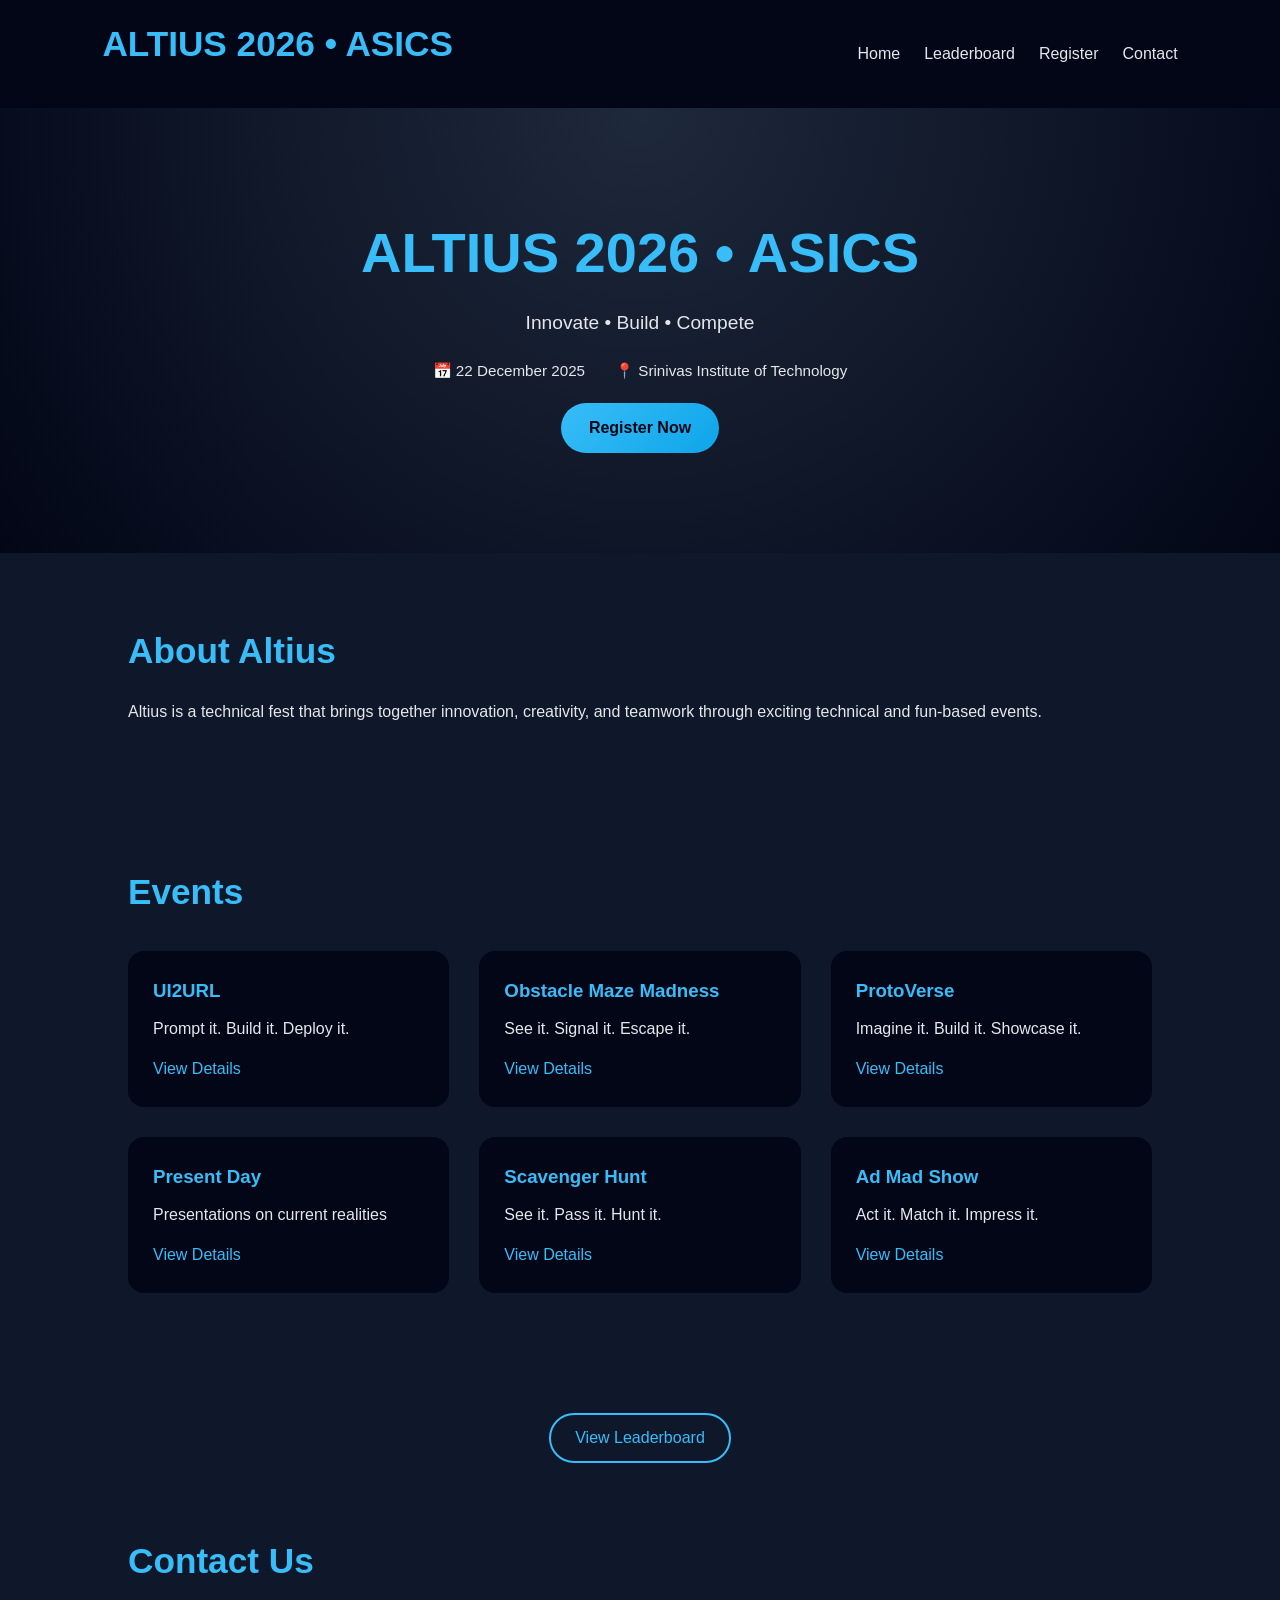
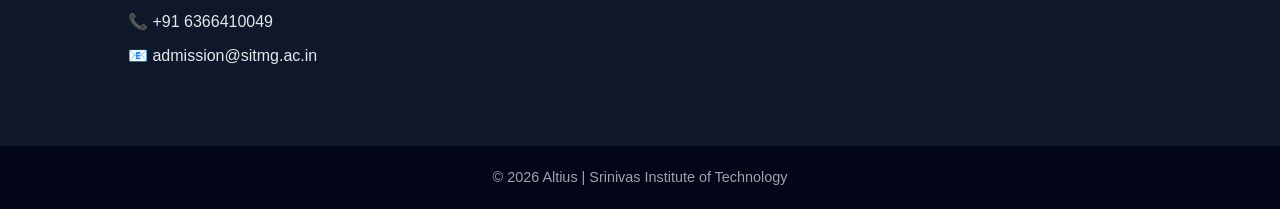
==== index.html @ 6bafad50 "Initial Altius website commit" ====
<!DOCTYPE html>
<html lang="en">
<head>
  <meta charset="UTF-8" />
  <meta name="viewport" content="width=device-width, initial-scale=1.0" />
  <title>Altius 2026 | Srinivas Institute of Technology</title>

  <!-- CSS -->
  <link rel="stylesheet" href="css/style.css" />
</head>
<body>

  <!-- ================= HEADER / NAVBAR ================= -->
  <header class="navbar">
    <div class="logo">
      <h2>ALTIUS 2026 • ASICS</h2>
    </div>
    <nav>
      <ul>
        <li><a href="index.html">Home</a></li>
        <li><a href="leaderboard.html">Leaderboard</a></li>
        <li><a href="register.html">Register</a></li>
        <li><a href="#contact">Contact</a></li>
      </ul>
    </nav>
  </header>

  <!-- ================= HERO SECTION ================= -->
  <section class="hero">
    <h1>ALTIUS 2026 • ASICS</h1>
    <p>Innovate • Build • Compete</p>

    <div class="hero-info">
      <span>📅 22 December 2025</span>
      <span>📍 Srinivas Institute of Technology</span>
    </div>

    <a href="register.html" class="btn-primary">Register Now</a>
  </section>

  <!-- ================= ABOUT SECTION ================= -->
  <section class="about reveal-left">
    <h2>About Altius</h2>
        <p>
            Altius is a technical fest that brings together innovation, creativity,
            and teamwork through exciting technical and fun-based events.
        </p>
  </section>


  <!-- ================= EVENTS PREVIEW ================= -->
  <section class="events-preview reveal-left" id="events">
    <h2>Events</h2>
    <div class="event-cards">
        <div class="event-card reveal-right">
        <h3>UI2URL</h3>
        <p>Prompt it. Build it. Deploy it.</p>
        <a href="events/ui2url.html">View Details</a>
        </div>

        <div class="event-card reveal-right">
        <h3>Obstacle Maze Madness</h3>
        <p>See it. Signal it. Escape it.</p>
        <a href="events/obstacle-maze.html">View Details</a>
        </div>

        <div class="event-card reveal-right">
        <h3>ProtoVerse</h3>
        <p>Imagine it. Build it. Showcase it.</p>
        <a href="events/protoverse.html">View Details</a>
        </div>

        <div class="event-card reveal-right">
        <h3>Present Day</h3>
        <p>Presentations on current realities</p>
        <a href="events/present-day.html">View Details</a>
        </div>

        <div class="event-card reveal-right">
          <h3>Scavenger Hunt</h3>
          <p>See it. Pass it. Hunt it.</p>
          <a href="events/scavenger-hunt.html">View Details</a>
        </div>

        <div class="event-card reveal-right">
        <h3>Ad Mad Show</h3>
        <p>Act it. Match it. Impress it.</p>
        <a href="events/ad-mad-show.html">View Details</a>
      </div>
    </div>
  </section>

  <div style="text-align:center; margin-top: 30px;" class="reveal-left">
    <a href="leaderboard.html" class="btn-secondary">
      View Leaderboard
    </a>
  </div>


  <!-- ================= CONTACT SECTION ================= -->
  <section class="contact" id="contact">
    <h2>Contact Us</h2>
    <p>📞 +91 6366410049</p>
    <p>📧 admission@sitmg.ac.in</p>
  </section>

  <!-- ================= FOOTER ================= -->
  <footer class="footer">
    <p>© 2026 Altius | Srinivas Institute of Technology</p>
  </footer>

</body>

<script src="js/scroll.js"></script>

</html>
---- css/style.css ----
/* ================= RESET ================= */
* {
  margin: 0;
  padding: 0;
  box-sizing: border-box;
  font-family: 'Segoe UI', sans-serif;
}

body {
  background: #0f172a;   /* dark blue */
  color: #e5e7eb;
  line-height: 1.6;
}

/* ================= NAVBAR ================= */
.navbar {
  display: flex;
  justify-content: space-between;
  align-items: center;
  padding: 16px 8%;
  background: #020617;
}

.navbar h2 {
  color: #38bdf8;
}

.navbar ul {
  list-style: none;
  display: flex;
  gap: 24px;
}

.navbar a {
  text-decoration: none;
  color: #e5e7eb;
  font-weight: 500;
}

.navbar a:hover {
  color: #38bdf8;
}

/* ================= BUTTONS ================= */
.btn-primary {
  display: inline-block;
  margin-top: 20px;
  padding: 12px 28px;
  background: linear-gradient(135deg, #38bdf8, #0ea5e9);
  color: #020617;
  border-radius: 30px;
  text-decoration: none;
  font-weight: bold;
}

.btn-primary:hover {
  opacity: 0.85;
}

.btn-secondary {
  display: inline-block;
  margin-top: 20px;
  padding: 10px 24px;
  border: 2px solid #38bdf8;
  border-radius: 30px;
  color: #38bdf8;
  text-decoration: none;
}

/* ================= HERO ================= */
.hero {
  text-align: center;
  padding: 100px 10%;
  background: radial-gradient(circle at top, #1e293b, #020617);
}

.hero h1 {
  font-size: 3.5rem;
  color: #38bdf8;
}

.hero p {
  font-size: 1.2rem;
  margin-top: 10px;
}

.hero-info {
  margin-top: 20px;
  display: flex;
  justify-content: center;
  gap: 30px;
  font-size: 0.95rem;
}

/* ================= SECTIONS ================= */
section {
  padding: 70px 10%;
}

h2 {
  font-size: 2.2rem;
  margin-bottom: 20px;
  color: #38bdf8;
}

/* ================= EVENTS PREVIEW ================= */
.event-cards {
  display: grid;
  grid-template-columns: repeat(auto-fit, minmax(250px, 1fr));
  gap: 30px;
  margin-top: 30px;
}

.event-card {
  background: #020617;
  padding: 25px;
  border-radius: 16px;
  transition: transform 0.3s;
}

.event-card:hover {
  transform: translateY(-8px);
}

.event-card h3 {
  color: #38bdf8;
  margin-bottom: 10px;
}

.event-card a {
  display: inline-block;
  margin-top: 15px;
  color: #38bdf8;
  text-decoration: none;
}

/* ================= EVENT PAGE ================= */
.event-hero {
  text-align: center;
  padding: 80px 10%;
  background: linear-gradient(135deg, #020617, #1e293b);
}

.event-hero h1 {
  font-size: 3rem;
  color: #38bdf8;
}

.tagline {
  margin-top: 10px;
  font-size: 1.1rem;
}

.event-details {
  max-width: 900px;
  margin: auto;
}

.event-poster img {
  width: 100%;
  border-radius: 16px;
  margin-bottom: 40px;
}

.event-section {
  margin-bottom: 40px;
}

.event-info p {
  margin: 8px 0;
}

/* ================= CONTACT ================= */
.contact p {
  margin: 8px 0;
}

/* ================= FOOTER ================= */
.footer {
  text-align: center;
  padding: 20px;
  background: #020617;
  font-size: 0.9rem;
  color: #9ca3af;
}

/* ================= RESPONSIVE ================= */
@media (max-width: 768px) {
  .navbar {
    flex-direction: column;
    gap: 10px;
  }

  .hero h1 {
    font-size: 2.5rem;
  }

  h2 {
    font-size: 1.8rem;
  }
}
html {
  scroll-behavior: smooth;
}

/* ================= SCROLL ANIMATION ================= */
.reveal {
  opacity: 0;
  transform: translateY(40px);
  transition: all 0.8s ease;
}

.reveal.active {
  opacity: 1;
  transform: translateY(0);
}

/* ================= SCROLL ANIMATION (LEFT / RIGHT) ================= */
.reveal-left,
.reveal-right {
  opacity: 0;
  transition: all 0.9s ease;
}

.reveal-left {
  transform: translateX(-60px);
}

.reveal-right {
  transform: translateX(60px);
}

.reveal-left.active,
.reveal-right.active {
  opacity: 1;
  transform: translateX(0);
}

/* ================= LEADERBOARD ================= */
.leaderboard-table {
  margin-top: 30px;
  background: #020617;
  border-radius: 16px;
  overflow: hidden;
}

.leaderboard-row {
  display: grid;
  grid-template-columns: 1fr 3fr 2fr;
  padding: 14px 20px;
  border-bottom: 1px solid #1e293b;
}

.leaderboard-row.header {
  background: #020617;
  font-weight: bold;
  color: #38bdf8;
}

.leaderboard-row:last-child {
  border-bottom: none;
}

/* ================= WINNERS ================= */
.winners-grid {
  display: grid;
  grid-template-columns: repeat(auto-fit, minmax(220px, 1fr));
  gap: 30px;
  max-width: 900px;
  margin: auto;
}

.winner-card {
  background: #020617;
  padding: 20px;
  border-radius: 18px;
  text-align: center;
}

.winner-card img {
  width: 100%;
  border-radius: 14px;
  margin: 15px 0;
}

.winner-card.first {
  border: 2px solid gold;
}

.winner-card.second {
  border: 2px solid silver;
}

.winner-card.third {
  border: 2px solid #cd7f32;
}

/* ===== LEADERBOARD HIGHLIGHTS ===== */
.leaderboard-row.gold {
  border-left: 5px solid gold;
}

.leaderboard-row.silver {
  border-left: 5px solid silver;
}

.leaderboard-row.bronze {
  border-left: 5px solid #cd7f32;
}

.leaderboard-row span:last-child {
  font-weight: bold;
  color: #38bdf8;
}

/* ===== LOCK MESSAGE ===== */
.leaderboard-locked {
  padding: 20px;
  text-align: center;
  color: #9ca3af;
  font-style: italic;
}
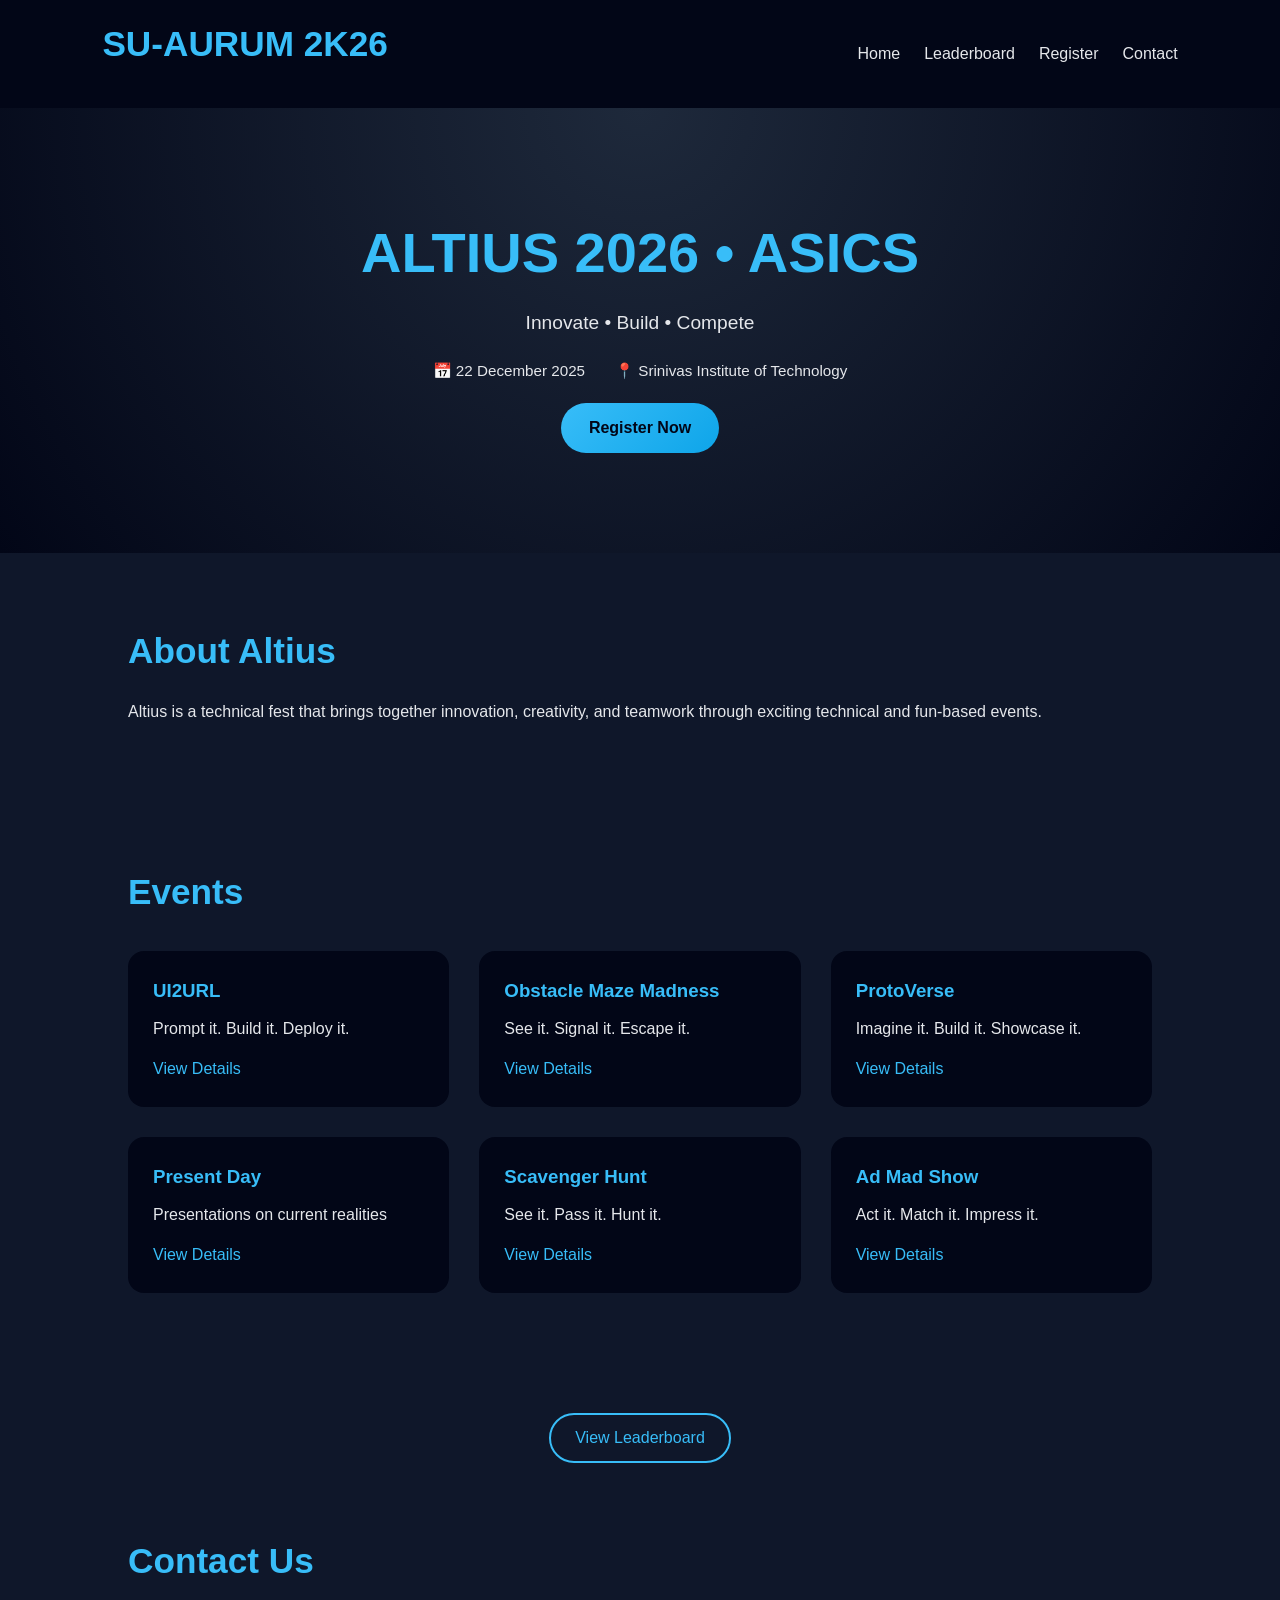
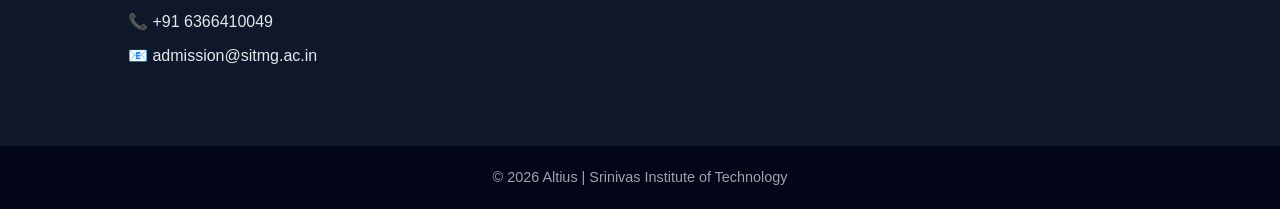
==== commit 1349cec8: "updated index and leaderboard data" ====
--- a/index.html
+++ b/index.html
@@ -3,7 +3,7 @@
 <head>
   <meta charset="UTF-8" />
   <meta name="viewport" content="width=device-width, initial-scale=1.0" />
-  <title>Altius 2026 | Srinivas Institute of Technology</title>
+  <title>SU-AURUM 2026 | Srinivas Institute of Technology</title>
 
   <!-- CSS -->
   <link rel="stylesheet" href="css/style.css" />
@@ -13,7 +13,7 @@
   <!-- ================= HEADER / NAVBAR ================= -->
   <header class="navbar">
     <div class="logo">
-      <h2>ALTIUS 2026 • ASICS</h2>
+      <h2>SU-AURUM 2K26</h2>
     </div>
     <nav>
       <ul>
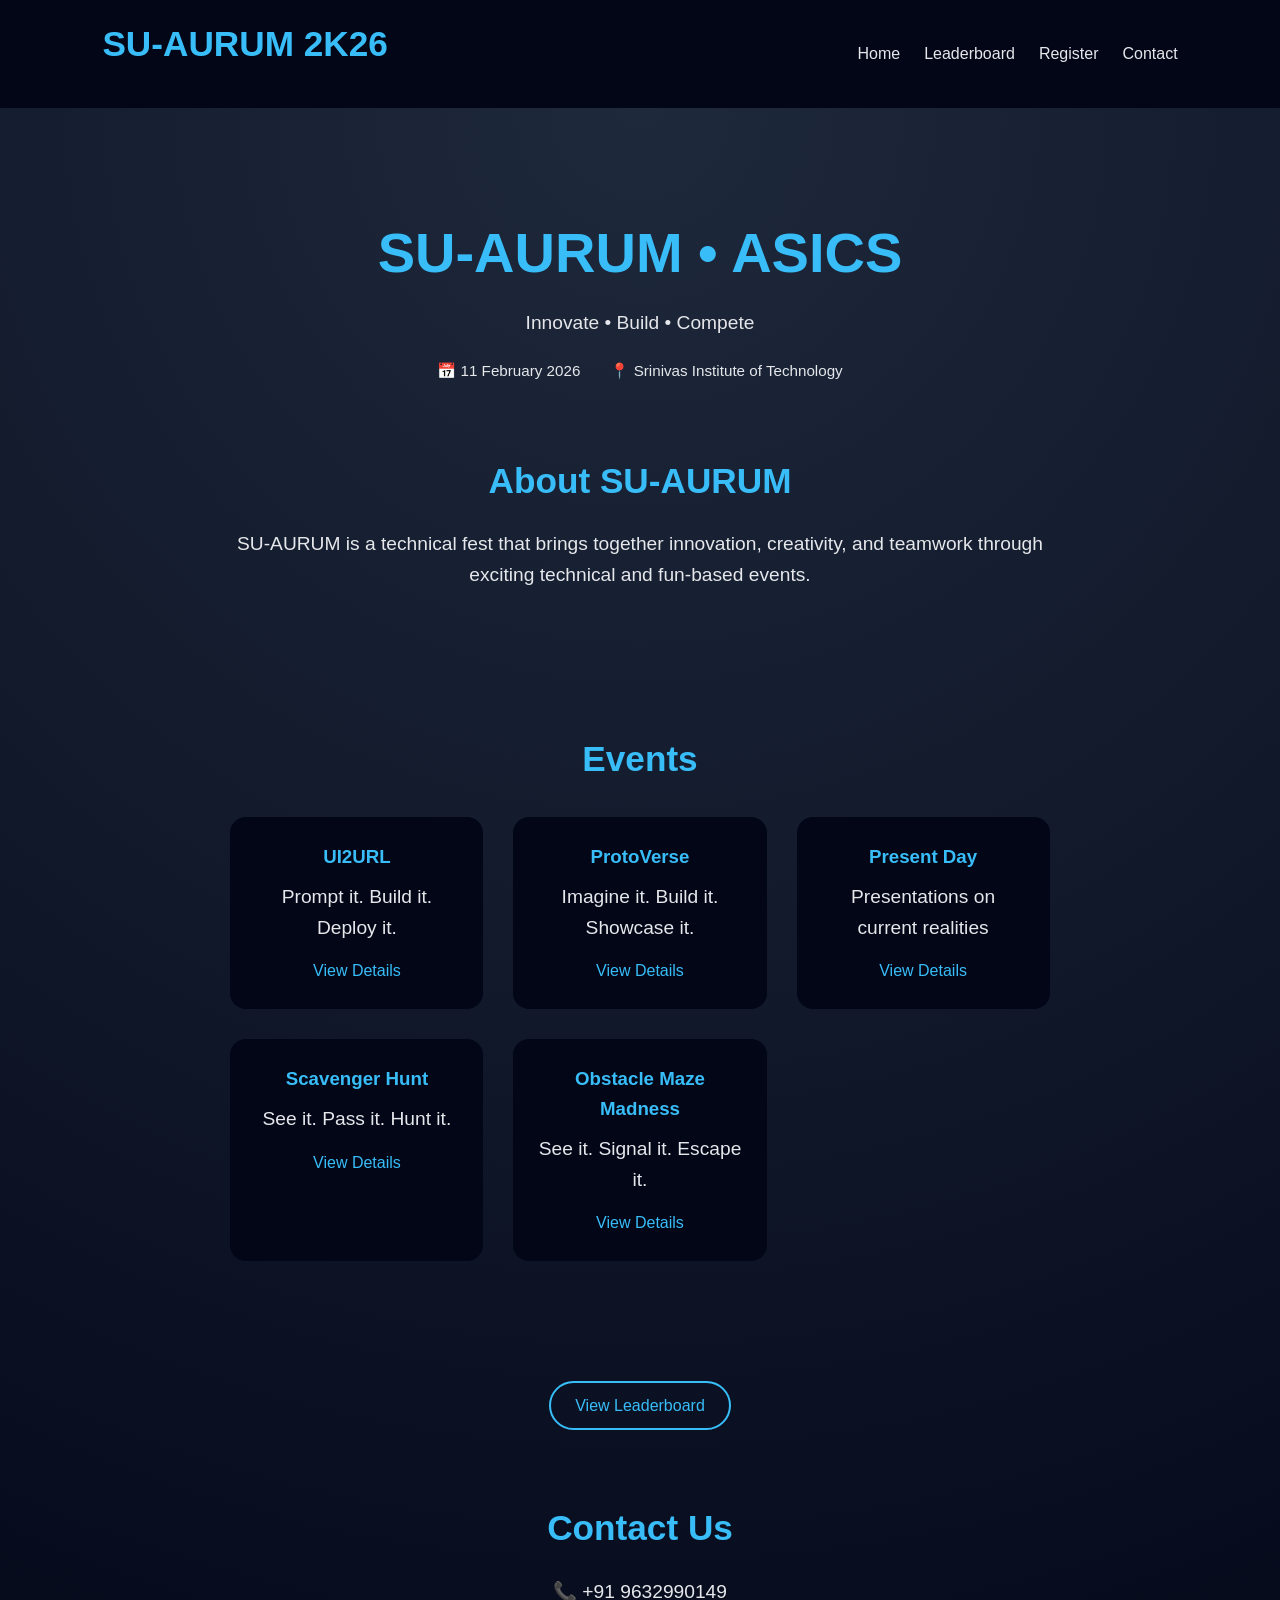
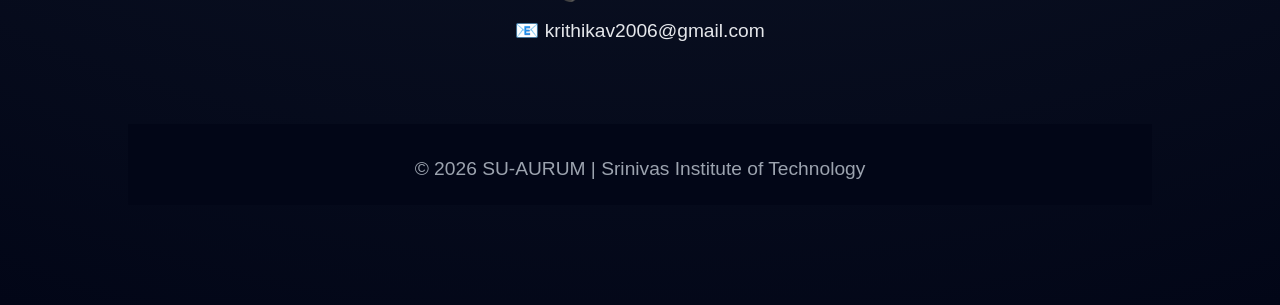
==== commit 6214fad3: "updated index.html" ====
--- a/index.html
+++ b/index.html
@@ -27,22 +27,20 @@
 
   <!-- ================= HERO SECTION ================= -->
   <section class="hero">
-    <h1>ALTIUS 2026 • ASICS</h1>
+    <h1>SU-AURUM • ASICS</h1>
     <p>Innovate • Build • Compete</p>
 
     <div class="hero-info">
-      <span>📅 22 December 2025</span>
+      <span>📅 11 February 2026</span>
       <span>📍 Srinivas Institute of Technology</span>
     </div>
 
-    <a href="register.html" class="btn-primary">Register Now</a>
-  </section>
 
   <!-- ================= ABOUT SECTION ================= -->
   <section class="about reveal-left">
-    <h2>About Altius</h2>
+    <h2>About SU-AURUM</h2>
         <p>
-            Altius is a technical fest that brings together innovation, creativity,
+            SU-AURUM is a technical fest that brings together innovation, creativity,
             and teamwork through exciting technical and fun-based events.
         </p>
   </section>
@@ -59,17 +57,12 @@
         </div>
 
         <div class="event-card reveal-right">
-        <h3>Obstacle Maze Madness</h3>
-        <p>See it. Signal it. Escape it.</p>
-        <a href="events/obstacle-maze.html">View Details</a>
-        </div>
-
-        <div class="event-card reveal-right">
         <h3>ProtoVerse</h3>
         <p>Imagine it. Build it. Showcase it.</p>
         <a href="events/protoverse.html">View Details</a>
         </div>
 
+        
         <div class="event-card reveal-right">
         <h3>Present Day</h3>
         <p>Presentations on current realities</p>
@@ -83,10 +76,11 @@
         </div>
 
         <div class="event-card reveal-right">
-        <h3>Ad Mad Show</h3>
-        <p>Act it. Match it. Impress it.</p>
-        <a href="events/ad-mad-show.html">View Details</a>
-      </div>
+        <h3>Obstacle Maze Madness</h3>
+        <p>See it. Signal it. Escape it.</p>
+        <a href="events/obstacle-maze.html">View Details</a>
+        </div>
+
     </div>
   </section>
 
@@ -100,13 +94,13 @@
   <!-- ================= CONTACT SECTION ================= -->
   <section class="contact" id="contact">
     <h2>Contact Us</h2>
-    <p>📞 +91 6366410049</p>
-    <p>📧 admission@sitmg.ac.in</p>
+    <p>📞 +91 9632990149</p>
+    <p>📧 krithikav2006@gmail.com</p>
   </section>
 
   <!-- ================= FOOTER ================= -->
   <footer class="footer">
-    <p>© 2026 Altius | Srinivas Institute of Technology</p>
+    <p>© 2026 SU-AURUM | Srinivas Institute of Technology</p>
   </footer>
 
 </body>
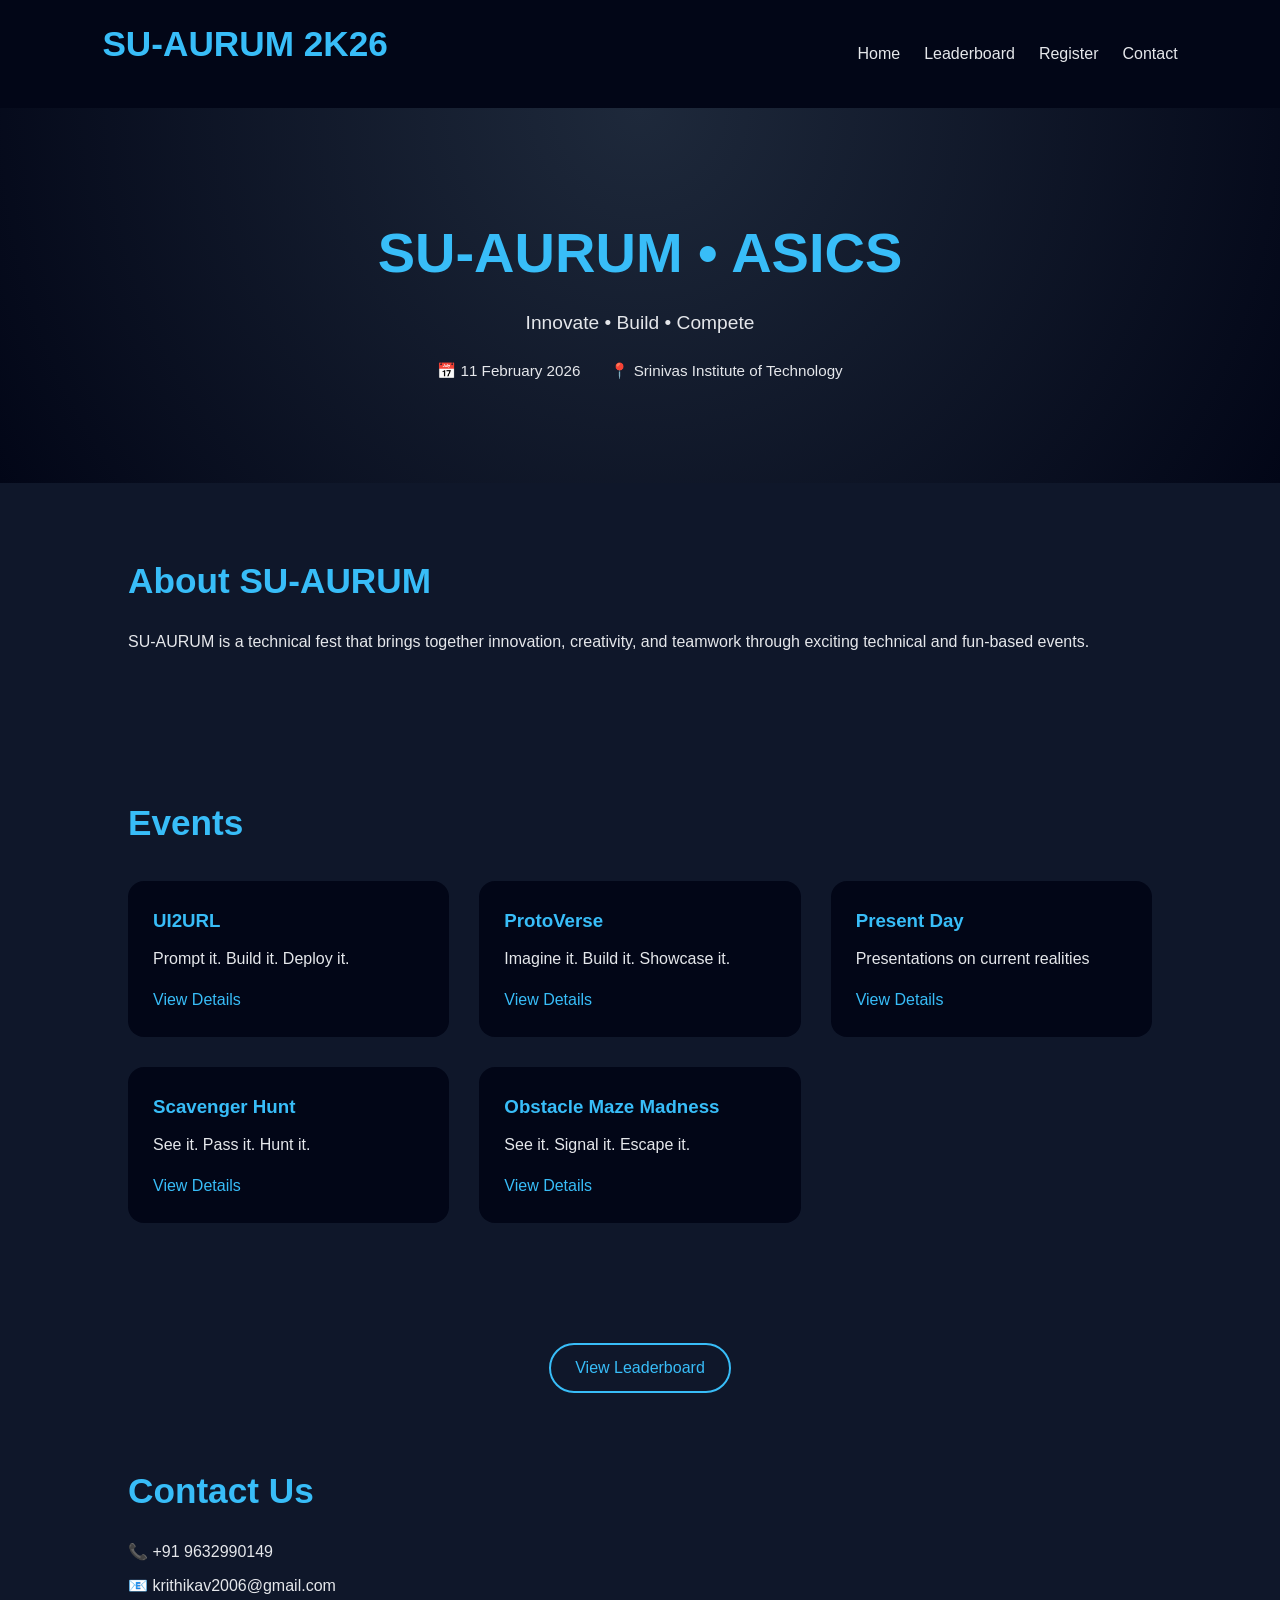
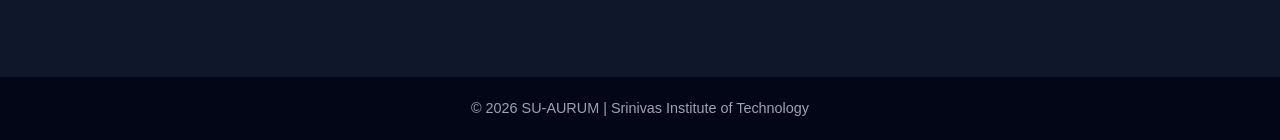
==== commit 0e3bdcf9: "updated index.html" ====
--- a/index.html
+++ b/index.html
@@ -34,6 +34,7 @@
       <span>📅 11 February 2026</span>
       <span>📍 Srinivas Institute of Technology</span>
     </div>
+  </section>
 
 
   <!-- ================= ABOUT SECTION ================= -->
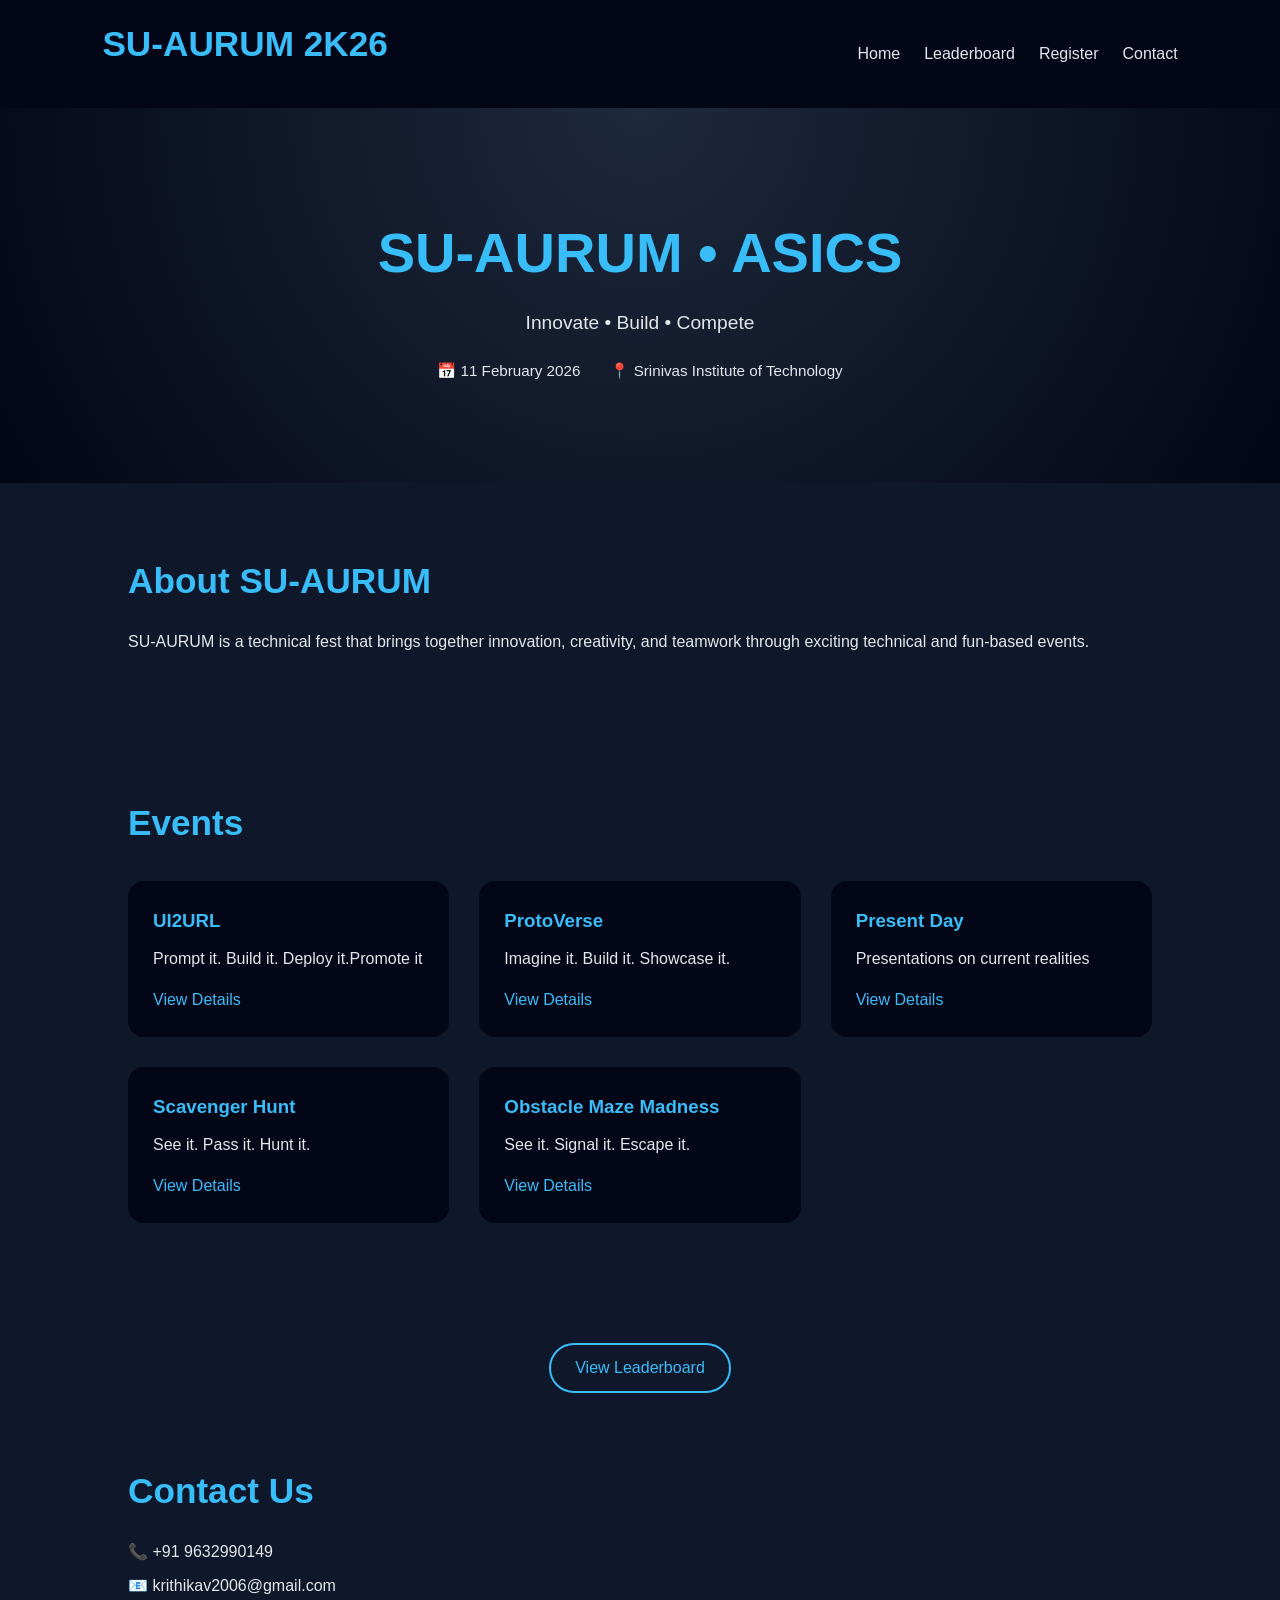
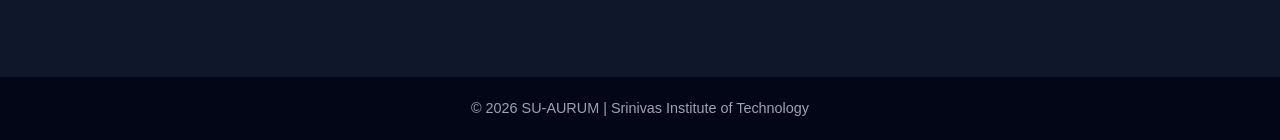
==== commit f29b99a9: "updated ui2url.html" ====
--- a/index.html
+++ b/index.html
@@ -53,7 +53,7 @@
     <div class="event-cards">
         <div class="event-card reveal-right">
         <h3>UI2URL</h3>
-        <p>Prompt it. Build it. Deploy it.</p>
+        <p>Prompt it. Build it. Deploy it.Promote it</p>
         <a href="events/ui2url.html">View Details</a>
         </div>
 
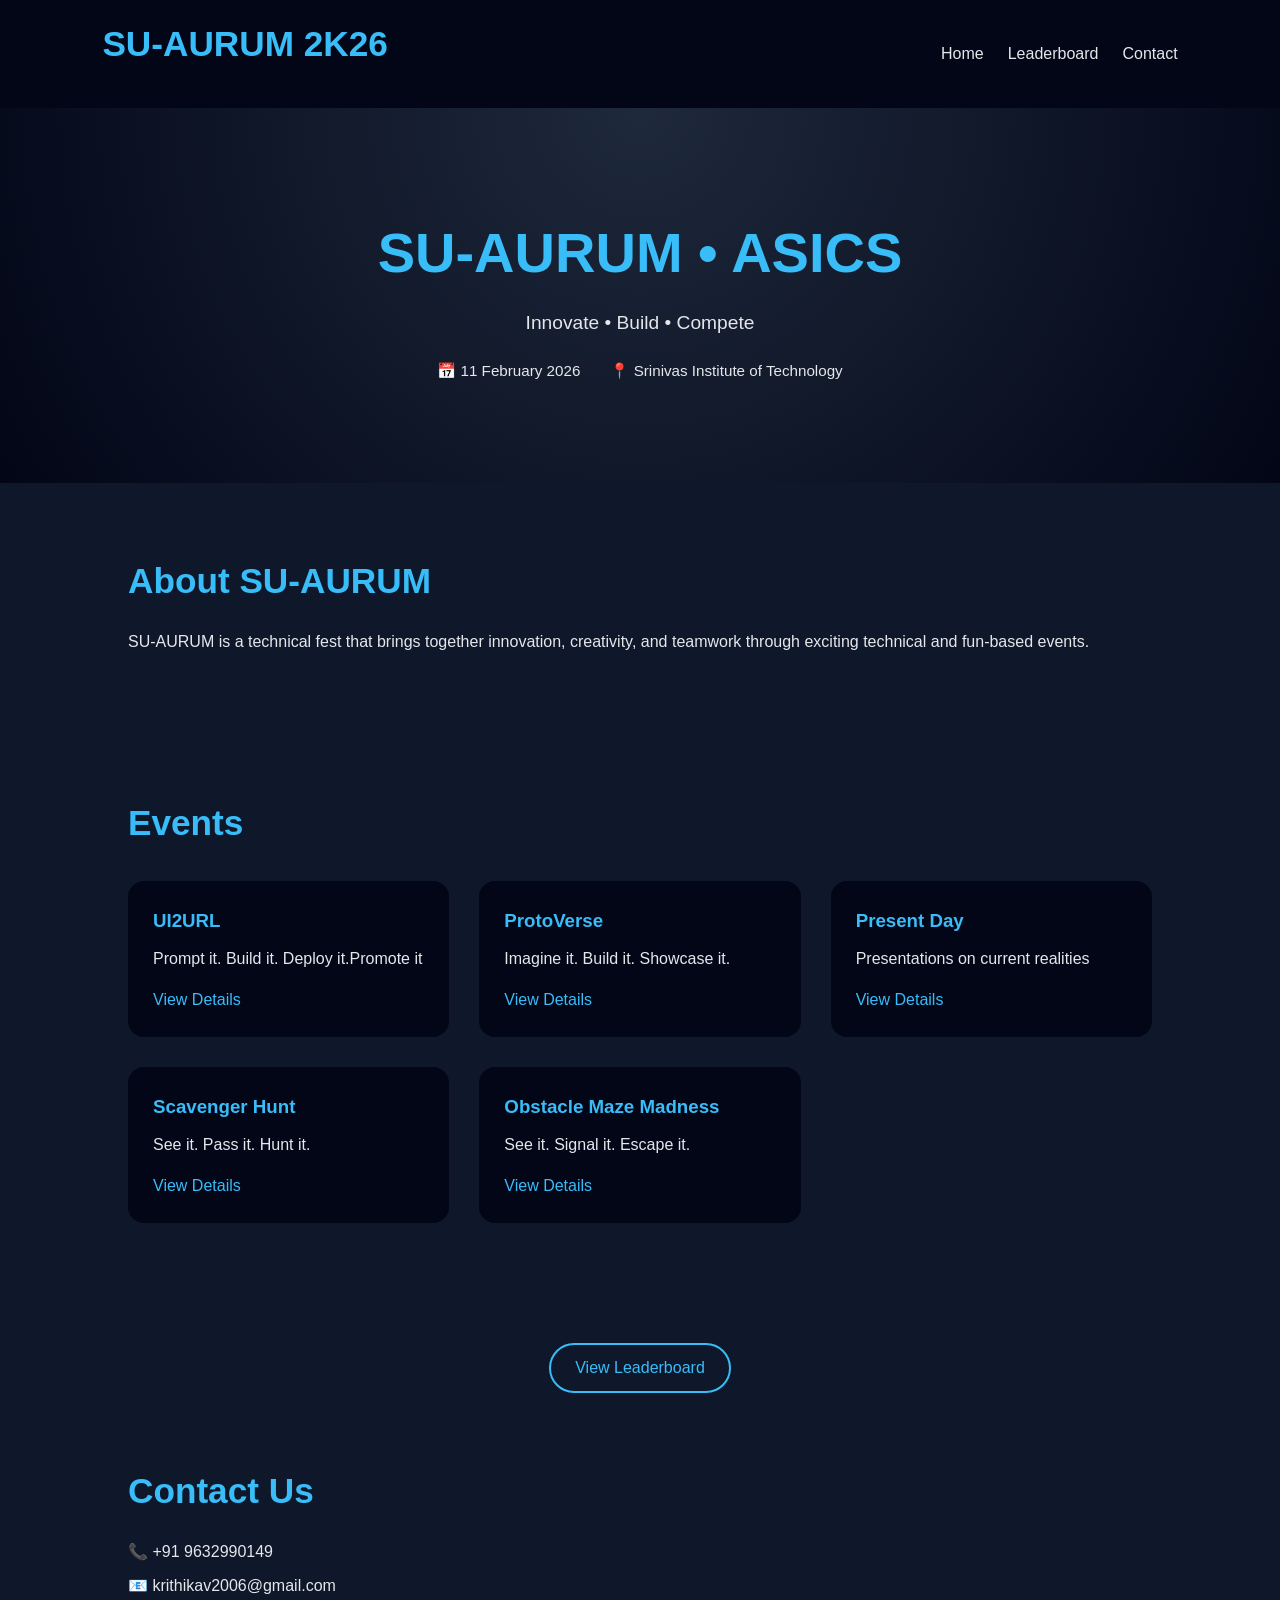
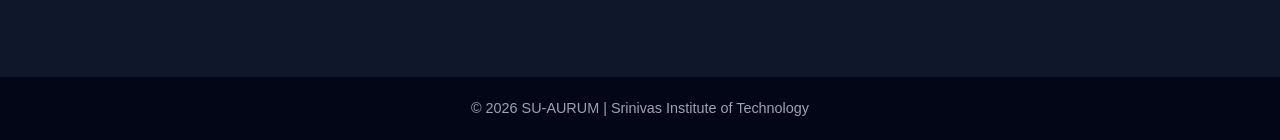
==== commit 66db787e: "removed register.html" ====
--- a/index.html
+++ b/index.html
@@ -19,7 +19,6 @@
       <ul>
         <li><a href="index.html">Home</a></li>
         <li><a href="leaderboard.html">Leaderboard</a></li>
-        <li><a href="register.html">Register</a></li>
         <li><a href="#contact">Contact</a></li>
       </ul>
     </nav>
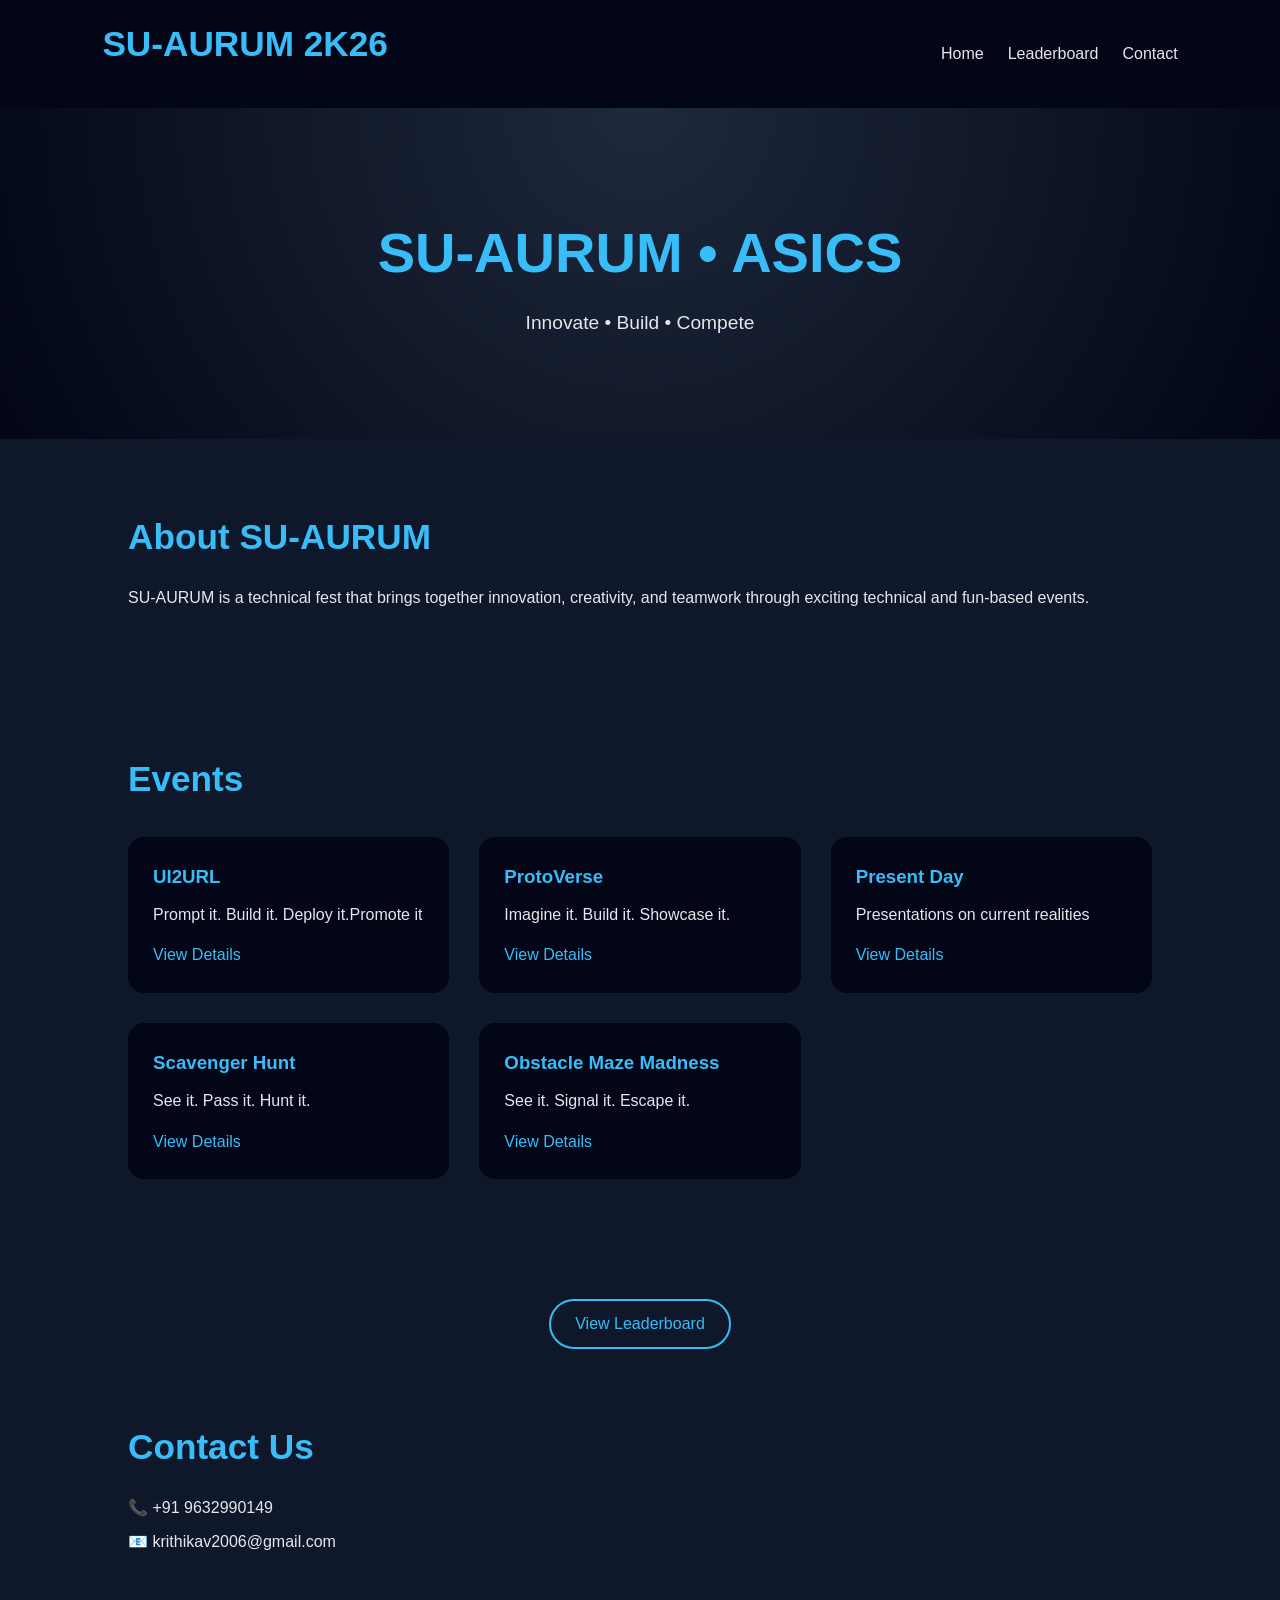
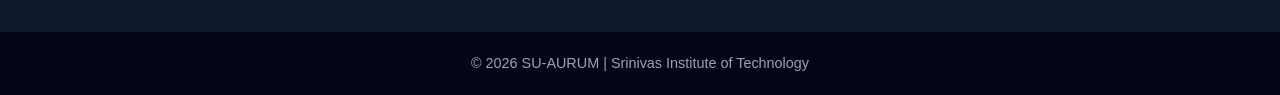
==== commit 10df0ad7: "updated index.html" ====
--- a/index.html
+++ b/index.html
@@ -28,11 +28,6 @@
   <section class="hero">
     <h1>SU-AURUM • ASICS</h1>
     <p>Innovate • Build • Compete</p>
-
-    <div class="hero-info">
-      <span>📅 11 February 2026</span>
-      <span>📍 Srinivas Institute of Technology</span>
-    </div>
   </section>
 
 
